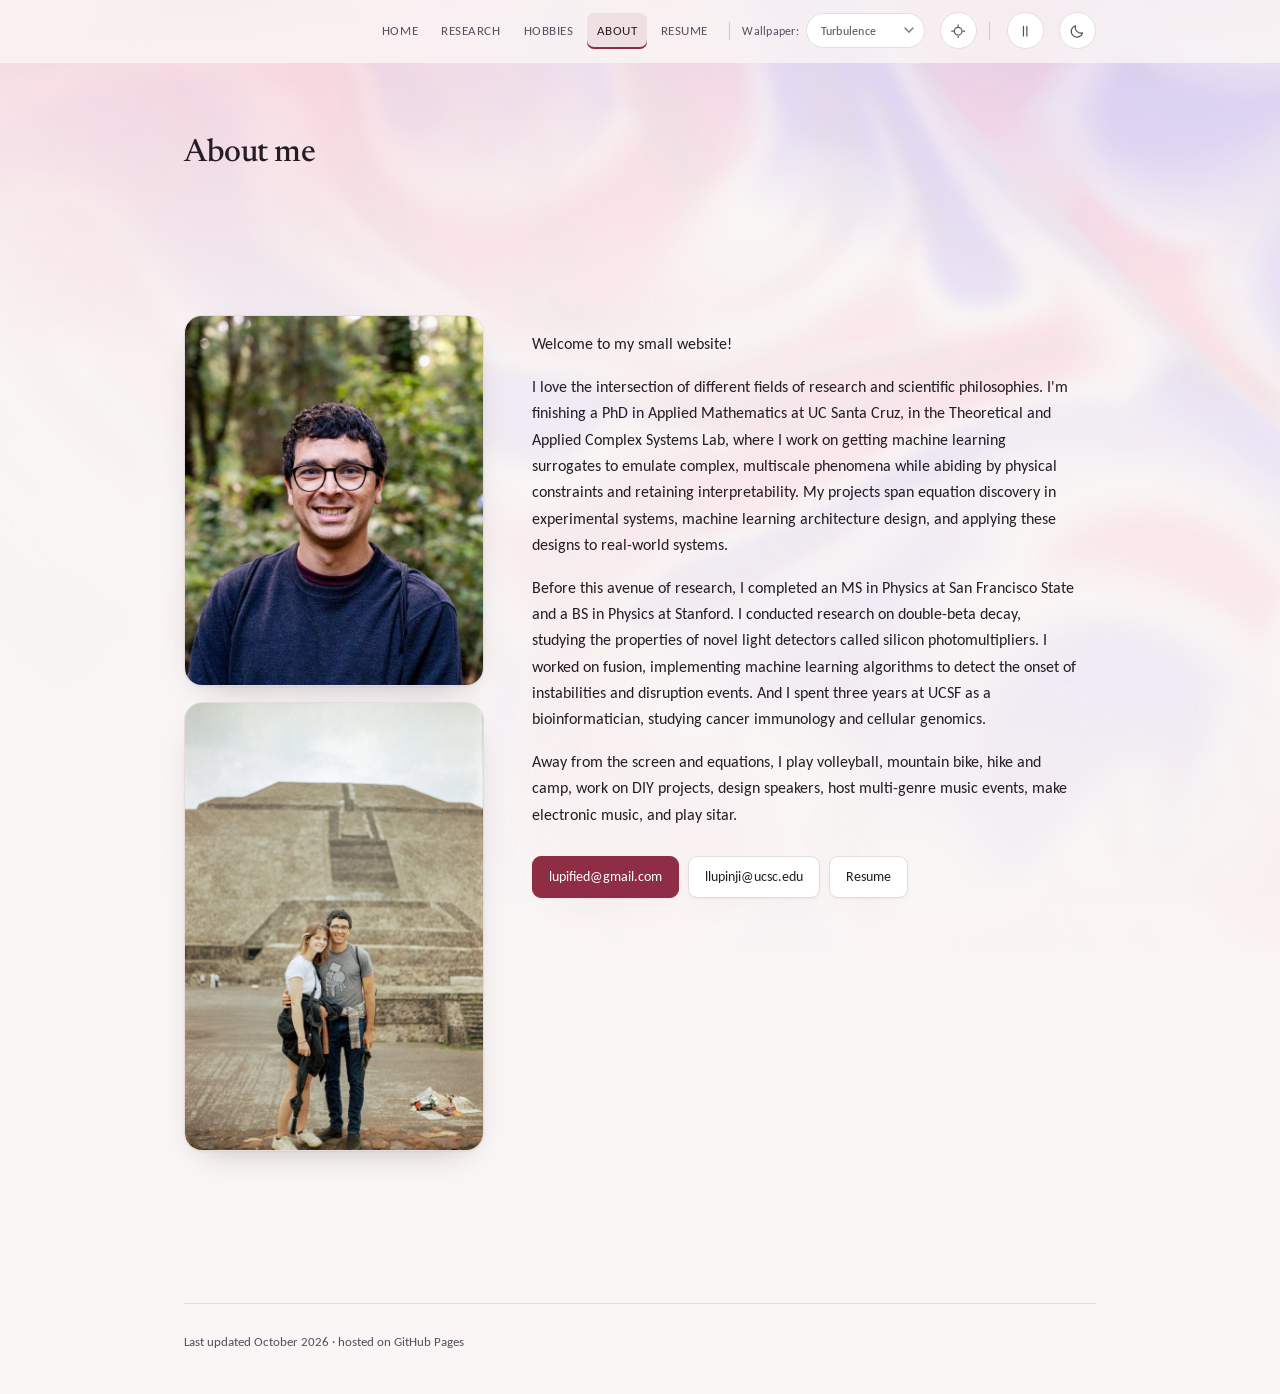
==== about.html @ 954a7a95 "Shorter labels: 'Wallpaper' for the background picker, 'Hobbies' for projects 'Wallpaper:' replaces " ====
<!DOCTYPE html>
<html lang="en" data-theme="dark">
<head>
<meta charset="UTF-8">
<meta name="viewport" content="width=device-width, initial-scale=1">
<title>Lupin - About</title>
<meta name="description" content="About Leonard (Lenny) Lupin-Jimenez, a machine learning researcher and Applied Mathematics PhD candidate at UC Santa Cruz: physics-constrained surrogates for complex multiscale systems, by way of double-beta decay, fusion, and cancer immunology.">

<link rel="canonical" href="https://lupify.github.io/about.html">

<!-- Link previews (Slack, LinkedIn, iMessage) and machine identity resolution. -->
<meta property="og:type" content="website">
<meta property="og:site_name" content="Leonard (Lenny) Lupin-Jimenez">
<meta property="og:title" content="About — Leonard (Lenny) Lupin-Jimenez">
<meta property="og:description" content="About Leonard (Lenny) Lupin-Jimenez, a machine learning researcher and Applied Mathematics PhD candidate at UC Santa Cruz: physics-constrained surrogates for complex multiscale systems, by way of double-beta decay, fusion, and cancer immunology.">
<meta property="og:url" content="https://lupify.github.io/about.html">
<meta property="og:locale" content="en_US">
<meta property="og:image" content="https://lupify.github.io/img/leonard-lupin-jimenez.jpg">
<meta property="og:image:width" content="640">
<meta property="og:image:height" content="792">
<meta property="og:image:alt" content="Leonard (Lenny) Lupin-Jimenez">
<meta name="twitter:card" content="summary">
<meta name="twitter:image" content="https://lupify.github.io/img/leonard-lupin-jimenez.jpg">
<meta name="twitter:title" content="About — Leonard (Lenny) Lupin-Jimenez">
<meta name="twitter:description" content="About Leonard (Lenny) Lupin-Jimenez, a machine learning researcher and Applied Mathematics PhD candidate at UC Santa Cruz: physics-constrained surrogates for complex multiscale systems, by way of double-beta decay, fusion, and cancer immunology.">

<meta name="color-scheme" content="dark light">

<!-- Set the theme before first paint: stored choice > system preference > dark. -->
<script>
  (function () {
    try {
      var stored = localStorage.getItem('theme');
      if (stored === 'light' || stored === 'dark') {
        document.documentElement.dataset.theme = stored;
        return;
      }
      var mq = window.matchMedia('(prefers-color-scheme: light)');
      document.documentElement.dataset.theme = mq.matches ? 'light' : 'dark';
    } catch (e) {
      document.documentElement.dataset.theme = 'dark';
    }
  })();

  // Animation preference: on, unless the system asks for reduced motion or
  // this visitor has turned it off before.  Set before first paint so the
  // background never starts and then stops.  Note that 'off' means paused,
  // not disabled -- the play button still starts it for anyone who wants it,
  // and an explicit choice outranks the system hint.
  (function () {
    var v = 'on';
    try {
      if (window.matchMedia('(prefers-reduced-motion: reduce)').matches) v = 'off';
      var stored = localStorage.getItem('anim');
      if (stored === 'on' || stored === 'off') v = stored;
    } catch (e) {}
    document.documentElement.dataset.anim = v;
  })();

  // Background focus: blurred unless this visitor has sharpened it before.
  // Set before first paint too, so the field is never laid down one way and
  // then swapped to the other.
  (function () {
    var v = 'on';
    try {
      var stored = localStorage.getItem('bgBlur');
      if (stored === 'on' || stored === 'off') v = stored;
    } catch (e) {}
    document.documentElement.dataset.bgBlur = v;
  })();
</script>

<!-- Analytics: GoatCounter, no cookies and no consent banner needed.  Counts
     the first pageview itself; site.js counts the soft navigations after it. -->
<script data-goatcounter="https://lupify.goatcounter.com/count"
        async src="//gc.zgo.at/count.js"></script>

<link rel="preconnect" href="https://fonts.googleapis.com">
<link rel="preconnect" href="https://fonts.gstatic.com" crossorigin>
<link href="https://fonts.googleapis.com/css2?family=Newsreader:ital,opsz,wght@0,6..72,400;0,6..72,500;0,6..72,600;1,6..72,400&family=Carlito:ital,wght@0,400;0,700;1,400;1,700&display=swap" rel="stylesheet">
<link rel="stylesheet" href="styles.css?v=54">
</head>
<body>

<canvas id="field" aria-hidden="true"></canvas>

<a class="skip" href="#main">Skip to content</a>

<div class="topbar" id="topbar">
  <div class="wrap topbar__inner">
    <nav class="nav" aria-label="Sections">
      <a href="index.html">Home</a>
      <a href="research.html">Research</a>
      <a href="projects.html">Hobbies</a>
      <a href="about.html">About</a>
      <a href="resume.html">Resume</a>
    </nav>
    <span class="bar" aria-hidden="true"></span>
    <label class="simpick">
      <span class="simpick__label">Wallpaper:</span>
      <select id="sim-select">
        <option value="random">Random</option>
        <option value="turbulence">Turbulence</option>
        <option value="shallow">Shallow water</option>
        <option value="convection">Convection</option>
        <option value="life">Conway's Life</option>
      </select>
    </label>
    <button class="toggle" id="blur-toggle" type="button" aria-label="Sharpen background simulation">
      <svg class="i-sharp" viewBox="0 0 24 24" fill="none" stroke="currentColor" stroke-width="1.7" stroke-linecap="round" aria-hidden="true">
        <circle cx="12" cy="12" r="5.6"/><path d="M12 2.6v2.2M12 19.2v2.2M2.6 12h2.2M19.2 12h2.2"/>
      </svg>
      <svg class="i-blur" viewBox="0 0 24 24" fill="none" stroke="currentColor" stroke-width="1.7" stroke-linecap="round" aria-hidden="true">
        <circle cx="12" cy="12" r="5.6" stroke-dasharray="2.2 2.7"/><circle cx="12" cy="12" r="9.1" stroke-dasharray="1.6 3.3"/>
      </svg>
    </button>
    <span class="bar" aria-hidden="true"></span>
    <button class="toggle" id="motion-toggle" type="button" aria-label="Pause background animation">
      <svg class="i-pause" viewBox="0 0 24 24" fill="none" stroke="currentColor" stroke-width="1.8" stroke-linecap="round" aria-hidden="true">
        <path d="M9.5 5v14M14.5 5v14"/>
      </svg>
      <svg class="i-play" viewBox="0 0 24 24" fill="currentColor" aria-hidden="true">
        <path d="M8 5.2v13.6a.6.6 0 0 0 .92.5l10.5-6.8a.6.6 0 0 0 0-1l-10.5-6.8A.6.6 0 0 0 8 5.2z"/>
      </svg>
    </button>
    <button class="toggle" id="theme-toggle" type="button" aria-label="Switch color theme">
      <svg class="i-sun" viewBox="0 0 24 24" fill="none" stroke="currentColor" stroke-width="1.7" stroke-linecap="round" aria-hidden="true">
        <circle cx="12" cy="12" r="4"/><path d="M12 2v2M12 20v2M2 12h2M20 12h2M4.9 4.9l1.4 1.4M17.7 17.7l1.4 1.4M19.1 4.9l-1.4 1.4M6.3 17.7l-1.4 1.4"/>
      </svg>
      <svg class="i-moon" viewBox="0 0 24 24" fill="none" stroke="currentColor" stroke-width="1.7" stroke-linecap="round" stroke-linejoin="round" aria-hidden="true">
        <path d="M20 14.5A8.5 8.5 0 0 1 9.5 4a8.5 8.5 0 1 0 10.5 10.5z"/>
      </svg>
    </button>
  </div>
</div>

<main id="main">

<header class="hero">
  <div class="wrap">
    <h1>About me</h1>
  </div>
</header>

<section class="section" id="about">
  <div class="wrap">
    <div class="about reveal">
      <!-- Each removes itself rather than showing a broken-image icon if the
           file is missing; the text column then takes the width back. -->
      <div class="about__stack">
        <img class="about__portrait" src="img/leonard-lupin-jimenez.jpg"
             alt="Leonard (Lenny) Lupin-Jimenez, smiling, in a redwood forest."
             width="640" height="792" decoding="async"
             onerror="this.remove()">
        <img class="about__portrait" src="img/leonard-lupin-jimenez-mexico.jpg"
             alt="Leonard (Lenny) Lupin-Jimenez, standing with another person in front of a large stepped pyramid in Mexico."
             width="640" height="960" loading="lazy" decoding="async"
             onerror="this.remove()">
      </div>
      <div class="about__body">
        <p>Welcome to my small website!</p>

        <p>I love the intersection of different fields of research and scientific
           philosophies. I'm finishing a PhD in Applied Mathematics at UC Santa Cruz,
           in the Theoretical and Applied Complex Systems Lab, where I work on getting
           machine learning surrogates to emulate complex, multiscale phenomena while
           abiding by physical constraints and retaining interpretability. My projects
           span equation discovery in experimental systems, machine learning
           architecture design, and applying these designs to real-world systems.</p>

        <p>Before this avenue of research, I completed an MS in Physics at San Francisco
           State and a BS in Physics at Stanford. I conducted research on double-beta
           decay, studying the properties of novel light detectors called silicon
           photomultipliers. I worked on fusion, implementing machine learning algorithms
           to detect the onset of instabilities and disruption events. And I spent three
           years at UCSF as a bioinformatician, studying cancer immunology and cellular
           genomics.</p>

        <p>Away from the screen and equations, I play volleyball, mountain bike, hike and camp, work on
           DIY projects, design speakers, host multi-genre music events, make electronic
           music, and play sitar.</p>

        <p class="links" style="margin-top:1.75rem">
          <a class="btn btn--primary" href="mailto:lupified@gmail.com" title="Copy email address" draggable="false">lupified@gmail.com</a>
          <a class="btn" href="mailto:llupinji@ucsc.edu" title="Copy email address" draggable="false">llupinji@ucsc.edu</a>
          <a class="btn" href="resume.html">Resume</a>
        </p>
      </div>
    </div>
  </div>
</section>

<div class="wrap">
  <footer>
    <span>Last updated <time datetime="2026-10-28">October 2026</time> &middot; hosted on GitHub Pages</span>
  </footer>
</div>

</main>

<script src="site.js?v=46" defer></script>
<script src="background.js?v=41" defer></script>
</body>
</html>
---- styles.css ----
/* ---------- tokens ---------- */
:root {
  --bg:          #faf6f5;
  --bg-veil:     rgba(250, 246, 245, .78);
  --surface:     #ffffff;
  --surface-2:   #f4eeed;
  --line:        #e6dcdb;
  --line-strong: #d6c8c8;
  --text:        #241d26;
  /* Darkened from #6d6274, which sat at 5.36:1 on the page white -- barely over
     AA and leaving no room for anything behind it. At 7.44:1 the glow below can
     be brighter than before and still leave muted text more legible than it was. */
  --muted:       #574d5e;
  --accent:      #8f2d45;
  --accent-2:    #5c3d8f;
  --accent-wash: rgba(143, 45, 69, .09);
  /* A near-white page loses luminance fast under a dark tint, so the light glow
     is a light, highly saturated one: it shifts hue rather than brightness and
     carries 1.7x the colour of the old maroon at better contrast. Each gradient
     ends on its own hue at zero alpha -- fading to `transparent` interpolates
     through transparent black and dirties the ramp. */
  --glow-a:      rgba(240, 138, 168, .30);
  --glow-a0:     rgba(240, 138, 168, 0);
  --glow-b:      rgba(171, 142, 232, .30);
  --glow-b0:     rgba(171, 142, 232, 0);
  --grain:       .022;
  --shadow:      0 1px 2px rgba(36,29,38,.05), 0 14px 34px -20px rgba(36,29,38,.35);

  --font-sans: "Carlito", "Calibri", ui-sans-serif, system-ui, -apple-system, "Segoe UI", Roboto, sans-serif;
  --font-serif: "Newsreader", ui-serif, Georgia, "Times New Roman", serif;
  --measure: 68ch;
  --pad: clamp(1.1rem, 5vw, 2.5rem);
}

:root[data-theme="dark"] {
  --bg:          #17141b;
  --bg-veil:     rgba(23, 20, 27, .72);
  --surface:     #201c28;
  --surface-2:   #272131;
  --line:        #342d40;
  --line-strong: #453c54;
  --text:        #ece6f0;
  --muted:       #a89eb5;
  --accent:      #d4697f;
  --accent-2:    #ab8ede;
  --accent-wash: rgba(212, 105, 127, .12);
  --glow-a:      rgba(143, 45, 69, .38);
  --glow-a0:     rgba(143, 45, 69, 0);
  --glow-b:      rgba(92, 61, 143, .30);
  --glow-b0:     rgba(92, 61, 143, 0);
  --grain:       .035;
  --shadow:      0 1px 2px rgba(0,0,0,.3), 0 18px 40px -22px rgba(0,0,0,.8);
}

@media (prefers-color-scheme: light) {
  :root:not([data-theme="dark"]):not([data-theme="light"]) { color-scheme: light; }
}

/* ---------- background field ---------- */
#field {
  position: fixed; inset: 0;
  /* Starts invisible; background.js animates the opacity itself, frame by
     frame. It deliberately does not use a CSS transition: the reduced-motion
     block below forces every transition to 0.01ms, which turned the cross-fade
     into an instant cut for anyone with that setting. */
  opacity: 0;
  width: 100%; height: 100%;
  z-index: -2;
  pointer-events: none;
  /* The blur radius is set from JS, in units of one simulation cell. Blurring
     shrinks the painted area inward from the edges, so the canvas is inset
     slightly beyond the viewport to keep the edges covered. */
  margin: -4vmax;
  width: calc(100% + 8vmax);
  height: calc(100% + 8vmax);
}

/* ---------- base ---------- */
*, *::before, *::after { box-sizing: border-box; }

@media (prefers-reduced-motion: reduce) {
  *, *::before, *::after { animation-duration: .01ms !important; transition-duration: .01ms !important; }
  /* Except the theme cross-fade. That rule exists to stop movement, and a
     colour fade is not movement -- it is the opposite of the hard flash it
     replaces. Without this carve-out the blanket !important above cuts the
     theme change back to an instant switch for anyone with the setting on,
     which is the same trap that once broke the canvas fade. */
  html[data-theme-shift],
  html[data-theme-shift] *,
  html[data-theme-shift] *::before,
  html[data-theme-shift] *::after { transition-duration: .9s !important; }
}

body {
  margin: 0;
  background: var(--bg);
  color: var(--text);
  font-family: var(--font-sans);
  font-size: 1rem;
  line-height: 1.65;
  -webkit-font-smoothing: antialiased;
  overflow-x: hidden;
}

a { color: var(--accent); text-underline-offset: 3px; text-decoration-thickness: 1px; }
a:hover { color: var(--text); }
:focus-visible { outline: 2px solid var(--accent-2); outline-offset: 3px; border-radius: 3px; }

h1, h2, h3 { font-family: var(--font-serif); font-weight: 500; line-height: 1.15; margin: 0; letter-spacing: -.015em; }

.wrap { width: min(100%, 62rem); margin-inline: auto; padding-inline: var(--pad); }

/* Publication titles, author lists and DOIs contain long unbroken runs; without
   this they push the page sideways on a phone. */
.lead, .desc, .excerpt, .entry__org, .paper__title, .paper__authors, .card p {
  overflow-wrap: break-word;
}

.skip {
  position: absolute; left: -9999px; top: 0;
  background: var(--surface); color: var(--text);
  padding: .6rem 1rem; border-radius: 8px; z-index: 100;
}
.skip:focus { left: 1rem; top: 1rem; }

.visually-hidden {
  position: absolute; width: 1px; height: 1px;
  margin: -1px; padding: 0; overflow: hidden;
  clip: rect(0 0 0 0); clip-path: inset(50%); white-space: nowrap;
}

/* ---------- top bar ---------- */
.topbar {
  position: sticky; top: 0; z-index: 20;
  background: var(--bg-veil);
  backdrop-filter: blur(12px);
  border-bottom: 1px solid transparent;
  transition: border-color .3s ease;
}
.topbar[data-stuck="true"] { border-bottom-color: var(--line); }
.topbar__inner {
  display: flex; align-items: center; justify-content: flex-end;
  flex-wrap: wrap; gap: .45rem .6rem;
  padding-block: .5rem;
  min-height: 3.85rem;
}

.nav { display: flex; gap: .25rem; }
.nav a {
  color: var(--muted); text-decoration: none;
  font-size: .84rem; letter-spacing: .04em; text-transform: uppercase;
  padding: .45rem .6rem; border-radius: 7px;
  transition: color .18s ease, background-color .18s ease;
}
.nav a:hover { color: var(--text); background: var(--accent-wash); }
.nav a[aria-current="page"] {
  color: var(--text);
  background: var(--accent-wash);
  box-shadow: inset 0 -2px 0 var(--accent);
}

/* A hairline between groups in the toolbar: the pages, the background control,
   and the two round buttons. */
.bar {
  width: 1px; height: 1.15rem; flex: none;
  background: var(--line-strong);
  margin-inline: .15rem;
}

/* Simulation picker.  Sized and coloured like the round toggles beside it so
   the toolbar reads as one group. */
.simpick { display: inline-flex; align-items: center; gap: .45rem; }
.simpick__label {
  font-size: .78rem; letter-spacing: .02em; color: var(--muted); white-space: nowrap;
}
.simpick select {
  appearance: none; -webkit-appearance: none;
  font: inherit; font-size: .78rem; letter-spacing: .02em;
  color: var(--muted);
  background-color: var(--surface);
  background-image: url("data:image/svg+xml,%3Csvg xmlns='http://www.w3.org/2000/svg' width='10' height='7' viewBox='0 0 10 7'%3E%3Cpath d='M1 1l4 4 4-4' fill='none' stroke='%238a8090' stroke-width='1.6' stroke-linecap='round'/%3E%3C/svg%3E");
  background-repeat: no-repeat;
  background-position: right .62rem center;
  border: 1px solid var(--line); border-radius: 999px;
  padding: .38rem 1.75rem .38rem .85rem;
  cursor: pointer;
  transition: color .18s ease, border-color .18s ease;
}
.simpick select:hover { color: var(--text); border-color: var(--line-strong); }
.simpick select option { color: var(--text); background: var(--surface); }
@media (max-width: 620px) {
  .simpick select { font-size: .74rem; padding: .34rem 1.5rem .34rem .7rem; }
  .simpick__label { font-size: .72rem; }
  .nav a { padding: .4rem .45rem; }
  /* the toolbar wraps at this width, which puts the dividers in the wrong
     places, so they go rather than mislead */
  .bar { display: none; }
}

.toggle {
  display: grid; place-items: center;
  width: 2.3rem; height: 2.3rem; flex: none; margin-left: .35rem;
  border: 1px solid var(--line); border-radius: 999px;
  background: var(--surface); color: var(--muted);
  cursor: pointer;
  transition: color .18s ease, border-color .18s ease, transform .18s ease;
}
.toggle:hover { color: var(--accent); border-color: var(--line-strong); transform: rotate(-12deg); }
.toggle svg { width: 1.02rem; height: 1.02rem; }
:root[data-anim="on"]  .toggle .i-pause { display: block; }
:root[data-anim="on"]  .toggle .i-play  { display: none; }
:root[data-anim="off"] .toggle .i-pause { display: none; }
:root[data-anim="off"] .toggle .i-play  { display: block; }
#motion-toggle:hover { transform: none; }

:root[data-theme="dark"] .toggle .i-sun { display: block; }
:root[data-theme="dark"] .toggle .i-moon { display: none; }
:root[data-theme="light"] .toggle .i-sun { display: none; }
:root[data-theme="light"] .toggle .i-moon { display: block; }

:root[data-bg-blur="on"]  .toggle .i-sharp { display: block; }
:root[data-bg-blur="on"]  .toggle .i-blur  { display: none; }
:root[data-bg-blur="off"] .toggle .i-sharp { display: none; }
:root[data-bg-blur="off"] .toggle .i-blur  { display: block; }

/* Sharp mode has to turn off two things, not one. The CSS blur filter is the
   obvious one; the other is the browser smoothing the canvas as it magnifies
   it, and that is the bigger of the two. The backing store is the simulation
   grid itself -- 344x208 for turbulence, 47x28 for Life -- stretched across
   the viewport, so it is being blown up 6x to 44x. Left on auto the upscale
   is interpolated, which is a blur the filter toggle never touched. */
:root[data-bg-blur="off"] #field {
  image-rendering: crisp-edges;   /* older Firefox */
  image-rendering: pixelated;     /* wins wherever it is supported */
}

/* ---------- hero ---------- */
.hero { position: relative; padding-block: clamp(2.5rem, 8vw, 4.5rem) clamp(2.5rem, 7vw, 4.5rem); }

/* The glow belongs to the page, not to the hero: anchored to a box whose height
   changes from page to page it landed differently on each, and its lower edge
   could cut off mid-fade. This is one band across the top of the document,
   identical everywhere. */
body::before {
  content: "";
  position: absolute; inset: 0 0 auto 0;
  height: clamp(26rem, 62vh, 46rem);
  background:
    radial-gradient(58rem 34rem at 14% -4%, var(--glow-a), var(--glow-a0) 70%),
    radial-gradient(50rem 30rem at 86% -10%, var(--glow-b), var(--glow-b0) 72%);
  pointer-events: none; z-index: -1;
}

/* A wide, smooth alpha ramp cannot be represented in 8-bit colour, so it steps
   into visible rings -- the banding across the top of the page. Faint
   monochrome noise over the top dithers those steps away. It is far too weak to
   read as texture; it is what makes the gradient look continuous. */
body::after {
  content: "";
  position: fixed; inset: 0;
  background-image: url("data:image/svg+xml,%3Csvg xmlns='http://www.w3.org/2000/svg' width='140' height='140'%3E%3Cfilter id='n'%3E%3CfeTurbulence type='fractalNoise' baseFrequency='.85' numOctaves='2' stitchTiles='stitch'/%3E%3CfeColorMatrix type='saturate' values='0'/%3E%3C/filter%3E%3Crect width='140' height='140' filter='url(%23n)'/%3E%3C/svg%3E");
  opacity: var(--grain);
  pointer-events: none; z-index: -1;
}
.lead { font-size: clamp(1.04rem, 2.2vw, 1.16rem); max-width: var(--measure); margin: 0 0 1.1rem; }
.lead--muted { color: var(--muted); }
.lead strong { font-weight: 700; color: var(--text); box-shadow: inset 0 -.42em 0 var(--accent-wash); }

.chips { display: flex; flex-wrap: wrap; gap: .5rem; margin-top: 2rem; }
.chip {
  font-size: .8rem; color: var(--muted);
  border: 1px solid var(--line); border-radius: 999px;
  padding: .3rem .8rem; background: var(--surface);
}
.chip b { font-weight: 700; color: var(--text); }

.links { display: flex; flex-wrap: wrap; gap: .55rem; margin-top: 1.6rem; }
.btn {
  display: inline-flex; align-items: center; gap: .45rem;
  font-size: .88rem; text-decoration: none;
  padding: .52rem 1rem; border-radius: 9px;
  border: 1px solid var(--line); background: var(--surface); color: var(--text);
  box-shadow: var(--shadow);
  transition: border-color .18s ease, transform .18s ease, color .18s ease;
}
.btn:hover { color: var(--accent); border-color: var(--accent); transform: translateY(-1px); }
.btn--primary { background: var(--accent); border-color: var(--accent); color: #fff; }
.btn--primary:hover { color: #fff; filter: brightness(1.08); }
:root[data-theme="dark"] .btn--primary { color: #1b1016; }
:root[data-theme="dark"] .btn--primary:hover { color: #1b1016; }
.btn svg { width: .95rem; height: .95rem; flex: none; }

/* ---------- sections ---------- */
section { scroll-margin-top: 5rem; }
.section { padding-block: clamp(2.75rem, 7vw, 4.5rem); }
.section__head { display: flex; align-items: baseline; gap: 1rem; margin-bottom: 2.5rem; }
.section__head h2 { font-size: clamp(1.55rem, 4vw, 2.1rem); white-space: nowrap; }
.section__head .rule { flex: 1; height: 1px; background: linear-gradient(90deg, var(--line-strong), transparent); }
.section__head .count { font-size: .8rem; color: var(--muted); letter-spacing: .08em; }

/* ---------- research timeline ---------- */
.entries { display: flex; flex-direction: column; gap: 2.5rem; }
.entry { display: grid; grid-template-columns: 9.5rem 1fr; gap: 1.75rem; }
.entry__rail { position: relative; padding-top: .28rem; }
.entry__years { font-size: .82rem; color: var(--accent-2); letter-spacing: .04em; font-variant-numeric: tabular-nums; }
.entry__place { display: block; font-size: .8rem; color: var(--muted); margin-top: .15rem; }
.entry__body { position: relative; padding-left: 1.75rem; border-left: 1px solid var(--line); }
.entry__body::before {
  content: ""; position: absolute; left: -4.5px; top: .62rem;
  width: 8px; height: 8px; border-radius: 999px;
  background: var(--accent); box-shadow: 0 0 0 4px var(--bg);
}
.entry h3 { font-size: 1.3rem; margin-bottom: .3rem; }
.entry__org { font-size: .89rem; color: var(--muted); margin: 0 0 .8rem; }
.entry__org b { font-weight: 700; color: var(--text); }
.entry p.desc { margin: 0; max-width: var(--measure); }

.papers { list-style: none; margin: 1.1rem 0 0; padding: 0; display: flex; flex-direction: column; gap: .55rem; }
.paper {
  display: block; text-decoration: none; color: inherit;
  border: 1px solid var(--line); border-left: 2px solid var(--line-strong);
  border-radius: 4px 10px 10px 4px;
  background: var(--surface);
  padding: .75rem .95rem;
  transition: border-color .18s ease, background-color .18s ease, transform .18s ease;
}
.paper:hover { border-left-color: var(--accent); background: var(--surface-2); transform: translateX(2px); }
.paper__title { font-family: var(--font-serif); font-size: 1.02rem; line-height: 1.35; display: block; }
.paper:hover .paper__title { color: var(--accent); }
.paper__authors { display: block; font-size: .82rem; color: var(--muted); margin-top: .3rem; }
.paper__authors b { color: var(--text); font-weight: 700; }
.paper__meta { display: flex; flex-wrap: wrap; align-items: center; gap: .45rem; margin-top: .5rem; }
.tag {
  font-size: .71rem; letter-spacing: .05em; text-transform: uppercase;
  color: var(--muted); border: 1px solid var(--line); border-radius: 5px; padding: .12rem .45rem;
}
.tag--venue { color: var(--accent-2); border-color: currentColor; opacity: .9; }

@media (max-width: 760px) {
  .entry { grid-template-columns: 1fr; gap: .7rem; }
  .entry__rail { padding-top: 0; }
  .entry__place { display: inline; margin-left: .5rem; }
  .entry__body { padding-left: 1.1rem; }
}

/* ---------- contact ---------- */
.contact {
  border: 1px solid var(--line); border-radius: 16px;
  background: var(--surface);
  padding: clamp(1.5rem, 5vw, 2.5rem);
  display: flex; flex-wrap: wrap; align-items: center; justify-content: space-between; gap: 1.5rem;
}
.contact h2 { font-size: 1.6rem; margin-bottom: .4rem; }
.contact p { margin: 0; color: var(--muted); max-width: 38ch; }

footer {
  border-top: 1px solid var(--line);
  margin-top: clamp(3rem, 8vw, 5rem);
  padding-block: 1.75rem 2.5rem;
  font-size: .82rem; color: var(--muted);
  display: flex; flex-wrap: wrap; gap: .75rem;
}

/* ---------- reveal ---------- */
.reveal { opacity: 0; transform: translateY(14px); transition: opacity .6s ease, transform .6s ease; }
.reveal.is-in { opacity: 1; transform: none; }
@media (prefers-reduced-motion: reduce) { .reveal { opacity: 1; transform: none; } }

/* ---------- selected work cards ---------- */
.cards { display: grid; gap: 1rem; grid-template-columns: repeat(auto-fit, minmax(15rem, 1fr)); }
.card {
  position: relative; overflow: hidden;
  border: 1px solid var(--line); border-radius: 14px;
  background: var(--surface); padding: 1.4rem;
  display: flex; flex-direction: column; gap: .5rem;
  transition: border-color .2s ease, transform .2s ease, box-shadow .2s ease;
}
.card::after {
  content: ""; position: absolute; inset: 0 0 auto 0; height: 2px;
  background: linear-gradient(90deg, var(--accent), var(--accent-2));
  opacity: 0; transition: opacity .2s ease;
}
.card:hover { transform: translateY(-3px); border-color: var(--line-strong); box-shadow: var(--shadow); }
.card:hover::after { opacity: 1; }
.card__meta { margin: 0; font-size: .78rem; letter-spacing: .05em; text-transform: uppercase; color: var(--accent-2); }
.card h3 { font-size: 1.12rem; line-height: 1.25; }
.card p.excerpt { margin: 0; font-size: .93rem; color: var(--muted); }
.card__foot { margin-top: auto; padding-top: .7rem; display: flex; flex-wrap: wrap; gap: .4rem; }
.card__foot a {
  font-size: .78rem; text-decoration: none; color: var(--muted);
  border: 1px solid var(--line); border-radius: 6px; padding: .2rem .55rem;
  transition: color .18s ease, border-color .18s ease;
}
.card__foot a:hover { color: var(--accent); border-color: var(--accent); }

.section__head a.count { text-decoration: none; white-space: nowrap; }
.section__head a.count:hover { color: var(--accent); }

.pagelink { display: inline-flex; align-items: center; gap: .4rem; margin-top: 1.75rem; font-size: .92rem; }


.card__tags { margin: .25rem 0 0; display: flex; flex-wrap: wrap; gap: .35rem; }

/* ---------- embedded CV ---------- */
.pdf {
  display: block; width: 100%;
  height: min(82vh, 1180px);
  border: 1px solid var(--line); border-radius: 12px;
  background: var(--surface);
}
.pdf__fallback {
  display: flex; flex-direction: column; align-items: center; justify-content: center;
  gap: 1rem; height: 100%; padding: 2rem; text-align: center; color: var(--muted);
}
@media (max-width: 620px) { .pdf { height: 70vh; } }

/* ---- Availability -------------------------------------------------------
   The one line a recruiter is scanning for, set apart from the prose without
   shouting at everyone else who reads the page. */
.avail {
  margin-top: 1.4rem;
  padding: .9rem 1.15rem;
  max-width: var(--measure);
  border-left: 2px solid var(--accent);
  border-radius: 0 12px 12px 0;
  background: var(--surface);
  font-size: .95rem;
}
.avail b { font-weight: 700; }

/* ---- About page ---------------------------------------------------------
   Portrait beside the text on wide screens, stacked above it on narrow ones. */
.about {
  display: grid;
  grid-template-columns: minmax(0, 300px) minmax(0, 1fr);
  gap: clamp(1.5rem, 4vw, 3rem);
  align-items: start;
}
.about__portrait {
  display: block; width: 100%; height: auto;
  border-radius: 18px;
  border: 1px solid var(--line);
  box-shadow: var(--shadow);
  background: var(--surface);
}
.about__body p { max-width: var(--measure); }
.about__body p + p { margin-top: 1rem; }
@media (max-width: 760px) {
  .about { grid-template-columns: 1fr; }
  .about__portrait { max-width: 280px; margin-inline: auto; }
}

/* Two portraits stacked in the About page's image column. */
.about__stack { display: flex; flex-direction: column; gap: 1rem; }
@media (max-width: 760px) {
  .about__stack { max-width: 280px; margin-inline: auto; }
}

/* ---------- theme cross-fade ----------
   Armed by site.js only while a theme change is in flight, so it costs
   nothing at any other moment. Opacity is deliberately absent: the canvas
   drives its own, and background.js eases the palette itself over the same
   second, so the field crosses with the page rather than snapping. */
html[data-theme-shift],
html[data-theme-shift] *,
html[data-theme-shift] *::before,
html[data-theme-shift] *::after {
  transition: background-color .9s ease, color .9s ease,
              border-color .9s ease, fill .9s ease,
              stroke .9s ease, box-shadow .9s ease;
}

/* ---------- projects: card on the left, media on the right ---------- */
.projects { display: flex; flex-direction: column; gap: 1.25rem; }
.project {
  display: grid; gap: 1rem; align-items: start;
  grid-template-columns: minmax(0, 1fr) minmax(0, 1fr);
}
.project__media {
  margin: 0; overflow: hidden;
  border: 1px solid var(--line); border-radius: 14px;
  background: var(--surface);
}
.project__media img { display: block; width: 100%; height: auto; }
/* Portrait footage is shown at its own width rather than stretched across the
   column, which would both upscale it and make the row very tall. */
.project__media--tall { justify-self: center; width: min(100%, 320px); }
@media (max-width: 760px) {
  .project { grid-template-columns: minmax(0, 1fr); }
}
/* More than one image for a project: stacked in the media column. */
.project__stack { display: flex; flex-direction: column; gap: 1rem; min-width: 0; }

/* ---------- publication list (research page) ---------- */
.publist { list-style: none; margin: 0; padding: 0; display: flex; flex-direction: column; gap: .7rem; }
.publist li { max-width: var(--measure); line-height: 1.45; color: var(--muted); }
.publist a { color: var(--text); text-decoration: underline; text-decoration-color: var(--line-strong); }
.publist a:hover { color: var(--accent); text-decoration-color: currentColor; }
.publist__venue { font-style: italic; }
/* Page heading with a link sitting on the same line. */
.titlerow { display: flex; flex-wrap: wrap; align-items: center; gap: .75rem 1.25rem; }
/* In-page jump links under a page heading. */
.jumplinks { display: flex; flex-wrap: wrap; gap: .4rem 1.4rem; margin-top: 1.1rem; font-size: .92rem; }
.jumplinks a { color: var(--muted); text-decoration: none; }
.jumplinks a::before { content: "\2193\00a0"; color: var(--accent); }
.jumplinks a:hover { color: var(--accent); }

/* ---------- "copied to clipboard" notice ---------- */
.toast {
  position: fixed; left: 50%; bottom: 1.5rem; z-index: 50;
  transform: translate(-50%, .5rem);
  padding: .65rem 1.05rem; border-radius: 999px;
  background: var(--surface); color: var(--text);
  border: 1px solid var(--line-strong); box-shadow: var(--shadow);
  font-size: .9rem; white-space: nowrap; max-width: calc(100vw - 2rem);
  opacity: 0; pointer-events: none;
  transition: opacity .2s ease, transform .2s ease;
}
.toast.is-shown { opacity: 1; transform: translate(-50%, 0); }
.btn.is-copied { border-color: var(--accent); color: var(--accent); }
/* Email buttons: the address can be selected by dragging across it, like
   ordinary text, instead of the drag picking up the link. */
a[href^="mailto:"] { user-select: text; -webkit-user-select: text; -webkit-user-drag: none; cursor: copy; }
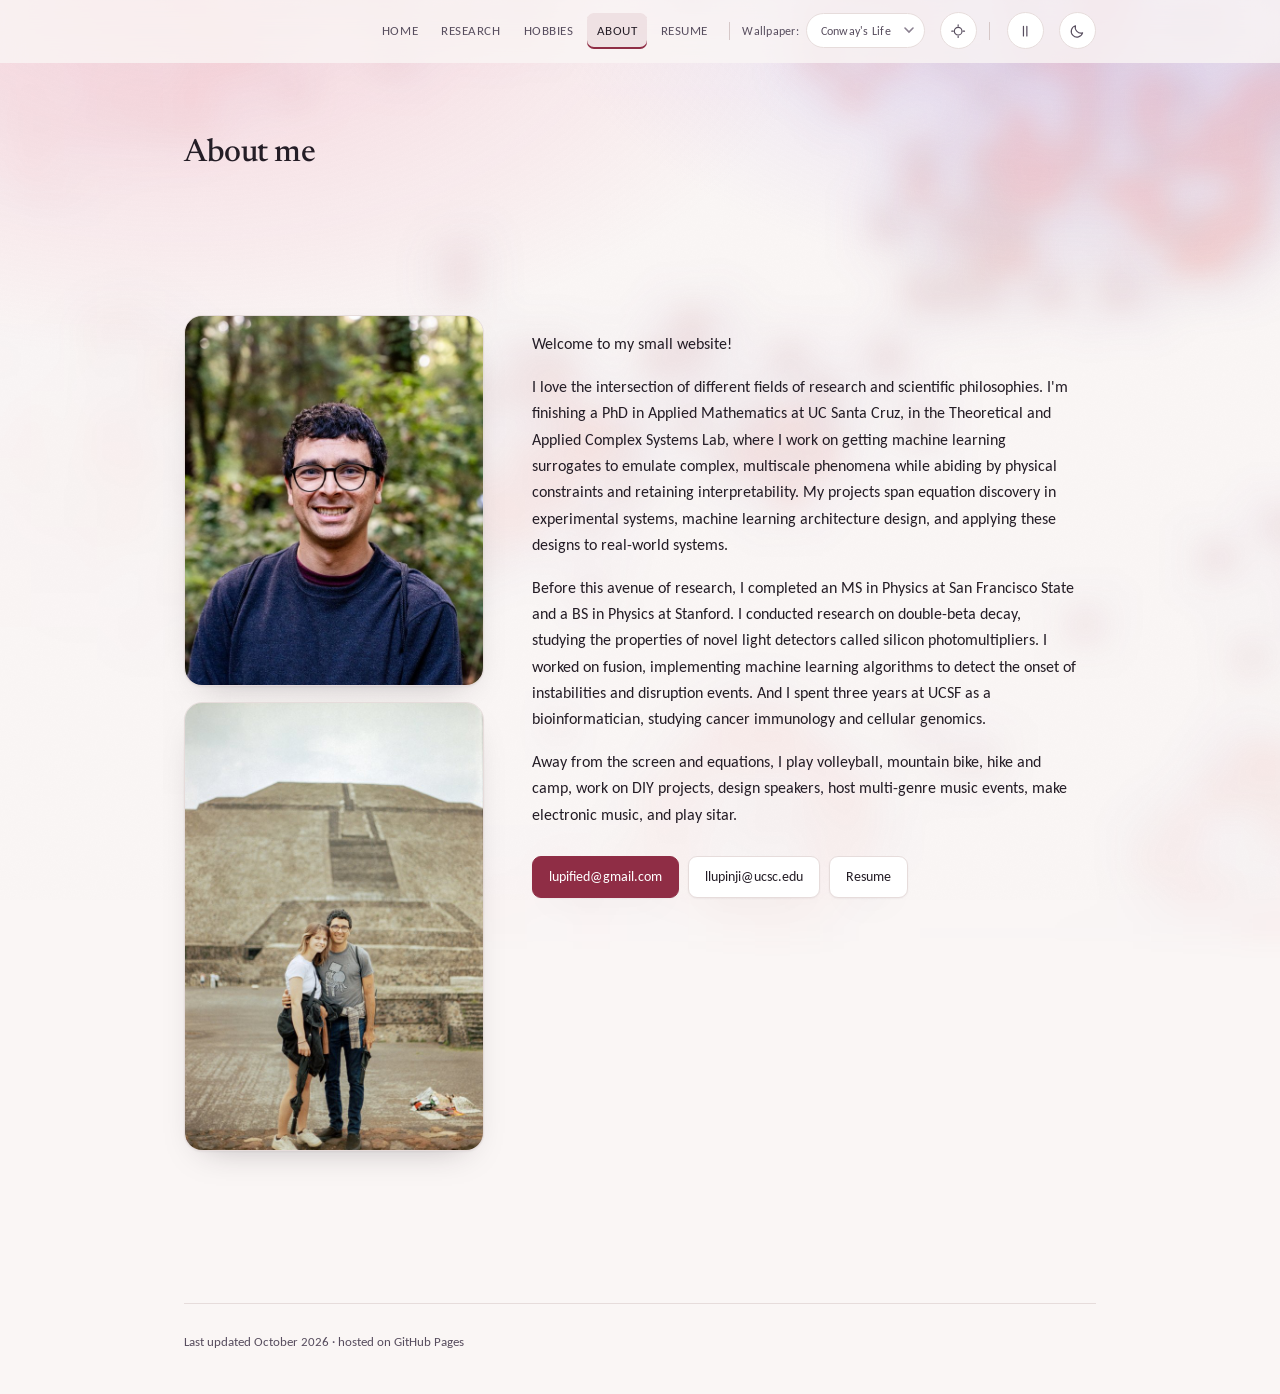
==== commit b1e989cb: "Resume: '(more here)' after Publications, linking to the full list Points at research.html#publicati" ====
--- a/about.html
+++ b/about.html
@@ -78,7 +78,7 @@
 <link rel="preconnect" href="https://fonts.googleapis.com">
 <link rel="preconnect" href="https://fonts.gstatic.com" crossorigin>
 <link href="https://fonts.googleapis.com/css2?family=Newsreader:ital,opsz,wght@0,6..72,400;0,6..72,500;0,6..72,600;1,6..72,400&family=Carlito:ital,wght@0,400;0,700;1,400;1,700&display=swap" rel="stylesheet">
-<link rel="stylesheet" href="styles.css?v=54">
+<link rel="stylesheet" href="styles.css?v=55">
 </head>
 <body>
 
--- a/styles.css
+++ b/styles.css
@@ -521,3 +521,6 @@
 /* Email buttons: the address can be selected by dragging across it, like
    ordinary text, instead of the drag picking up the link. */
 a[href^="mailto:"] { user-select: text; -webkit-user-select: text; -webkit-user-drag: none; cursor: copy; }
+/* A small link sitting after a section heading, e.g. "Publications (more here)". */
+.h2more { font-family: var(--font-sans); font-size: .55em; font-weight: 400; letter-spacing: 0; margin-left: .35em; color: var(--muted); }
+.h2more:hover { color: var(--accent); }
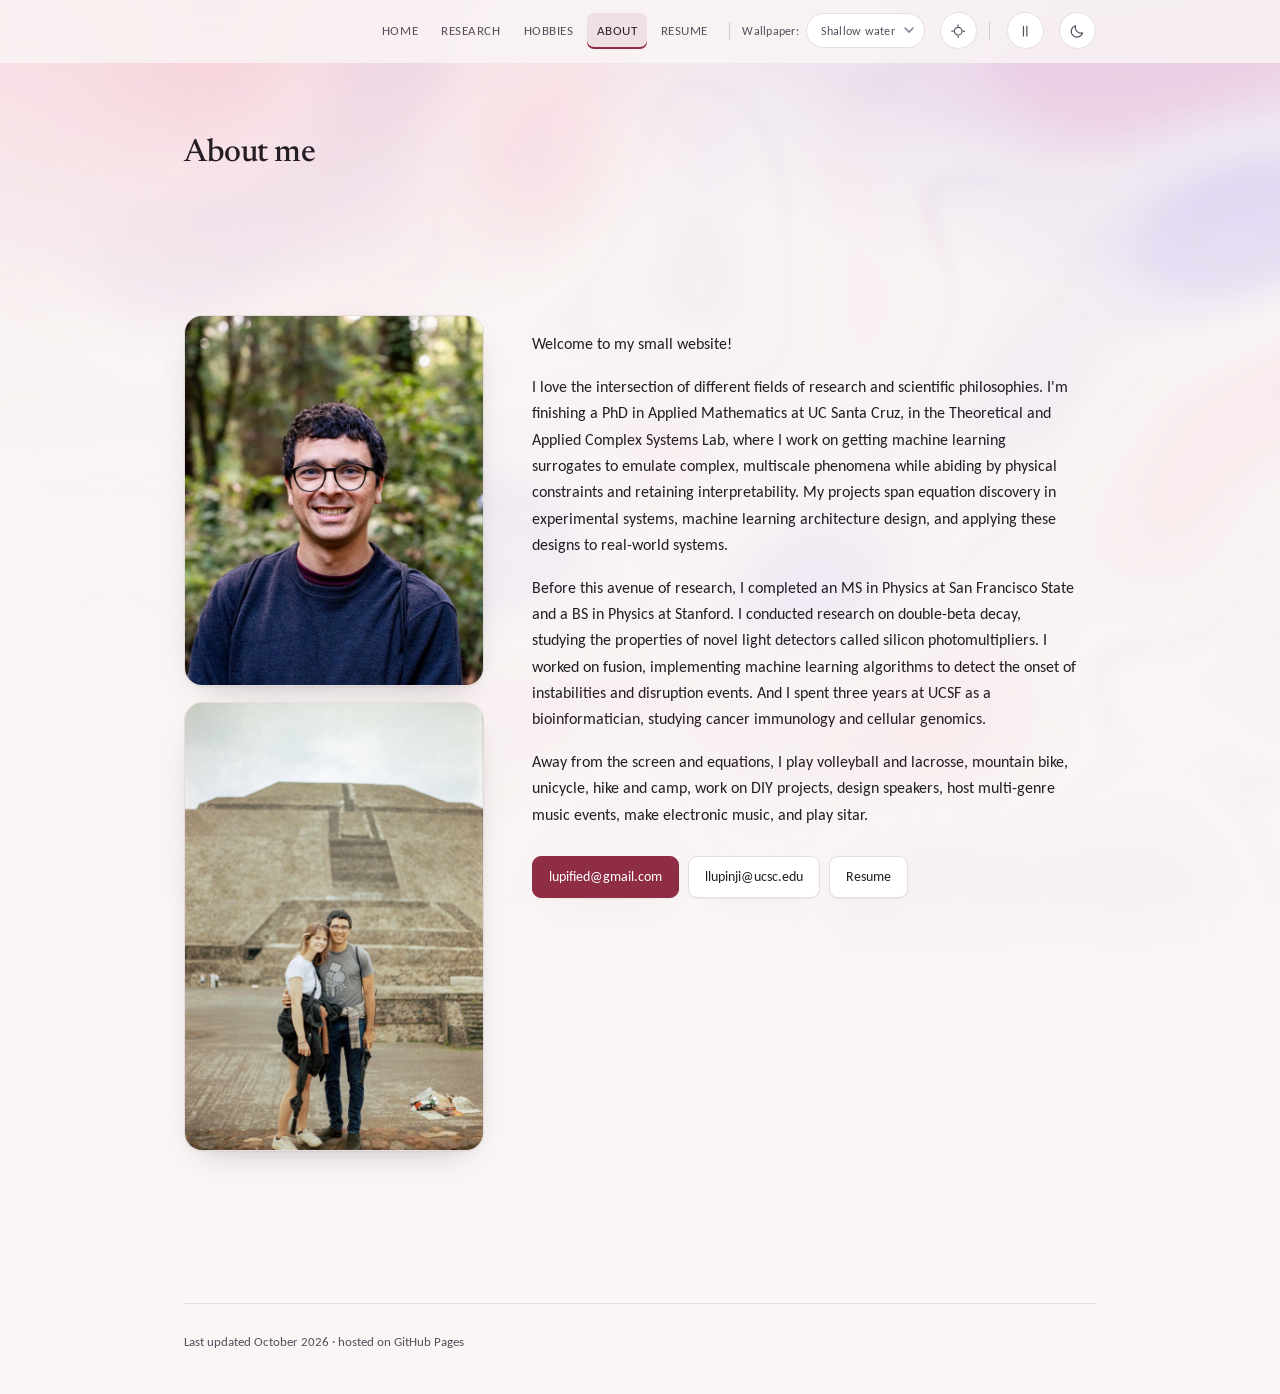
==== commit a1227cdc: "Interests: mountain biking, unicycling, volleyball and lacrosse everywhere About's hobbies sentence " ====
--- a/about.html
+++ b/about.html
@@ -176,9 +176,9 @@
            years at UCSF as a bioinformatician, studying cancer immunology and cellular
            genomics.</p>
 
-        <p>Away from the screen and equations, I play volleyball, mountain bike, hike and camp, work on
-           DIY projects, design speakers, host multi-genre music events, make electronic
-           music, and play sitar.</p>
+        <p>Away from the screen and equations, I play volleyball and lacrosse, mountain bike,
+           unicycle, hike and camp, work on DIY projects, design speakers, host multi-genre
+           music events, make electronic music, and play sitar.</p>
 
         <p class="links" style="margin-top:1.75rem">
           <a class="btn btn--primary" href="mailto:lupified@gmail.com" title="Copy email address" draggable="false">lupified@gmail.com</a>
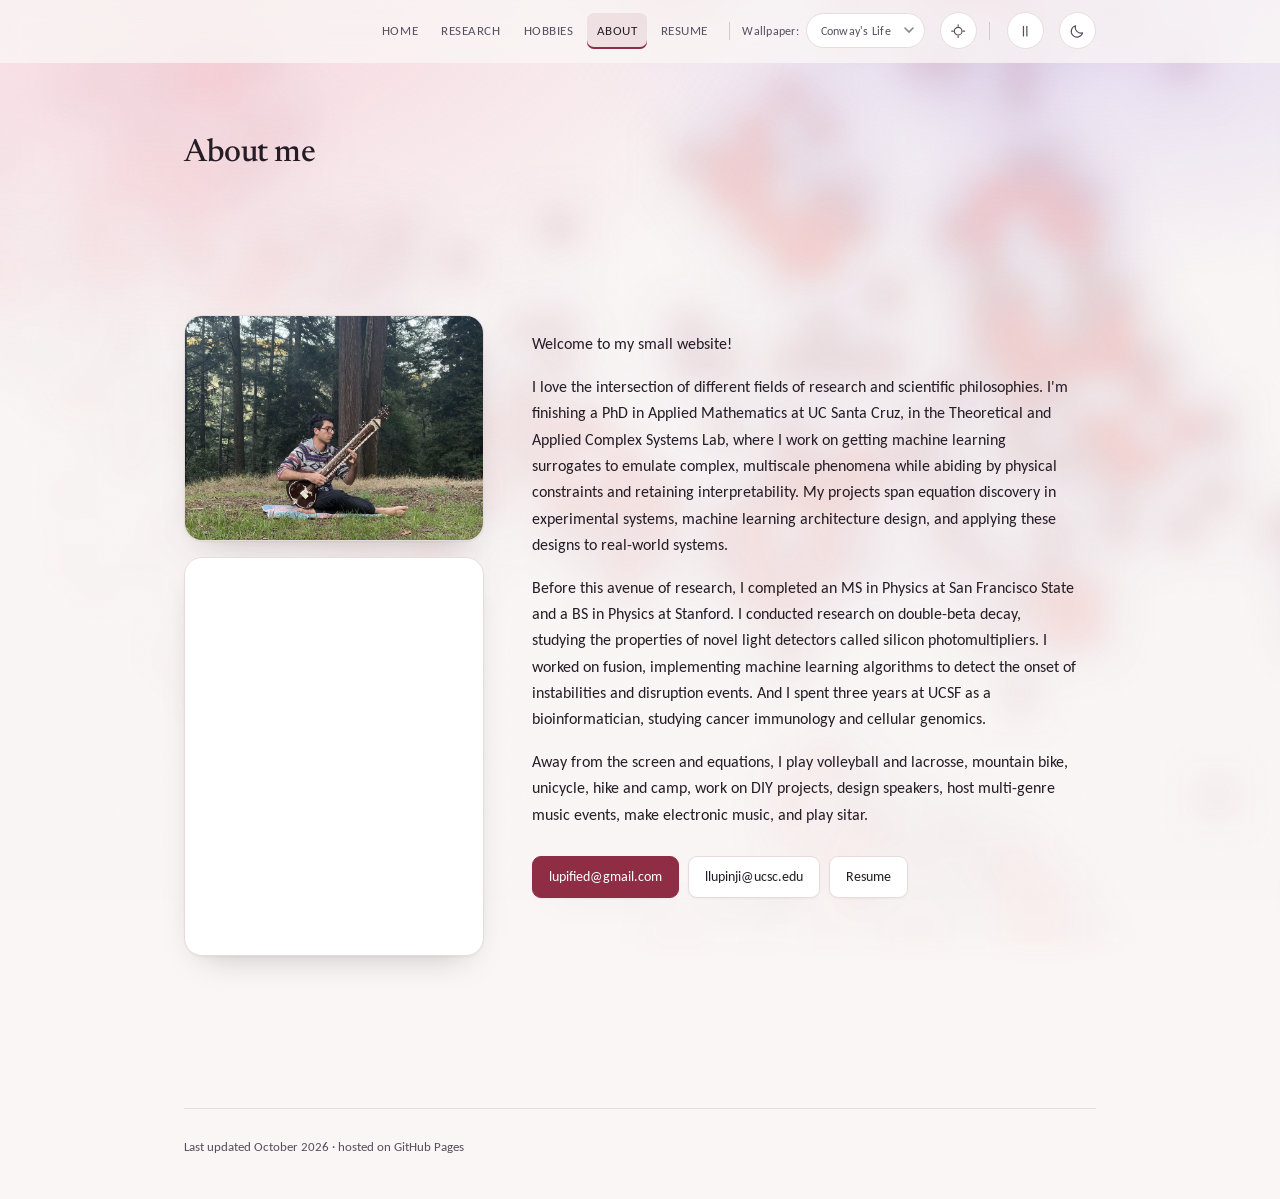
==== commit bc621930: "Brighter background contrast; new About photos; drop old portrait images and image meta" ====
--- a/about.html
+++ b/about.html
@@ -15,12 +15,7 @@
 <meta property="og:description" content="About Leonard (Lenny) Lupin-Jimenez, a machine learning researcher and Applied Mathematics PhD candidate at UC Santa Cruz: physics-constrained surrogates for complex multiscale systems, by way of double-beta decay, fusion, and cancer immunology.">
 <meta property="og:url" content="https://lupify.github.io/about.html">
 <meta property="og:locale" content="en_US">
-<meta property="og:image" content="https://lupify.github.io/img/leonard-lupin-jimenez.jpg">
-<meta property="og:image:width" content="640">
-<meta property="og:image:height" content="792">
-<meta property="og:image:alt" content="Leonard (Lenny) Lupin-Jimenez">
 <meta name="twitter:card" content="summary">
-<meta name="twitter:image" content="https://lupify.github.io/img/leonard-lupin-jimenez.jpg">
 <meta name="twitter:title" content="About — Leonard (Lenny) Lupin-Jimenez">
 <meta name="twitter:description" content="About Leonard (Lenny) Lupin-Jimenez, a machine learning researcher and Applied Mathematics PhD candidate at UC Santa Cruz: physics-constrained surrogates for complex multiscale systems, by way of double-beta decay, fusion, and cancer immunology.">
 
@@ -148,13 +143,13 @@
       <!-- Each removes itself rather than showing a broken-image icon if the
            file is missing; the text column then takes the width back. -->
       <div class="about__stack">
-        <img class="about__portrait" src="img/leonard-lupin-jimenez.jpg"
-             alt="Leonard (Lenny) Lupin-Jimenez, smiling, in a redwood forest."
-             width="640" height="792" decoding="async"
+        <img class="about__portrait" src="img/sitar-tree.webp"
+             alt="Leonard (Lenny) Lupin-Jimenez playing sitar on a blanket in a redwood forest."
+             width="960" height="720" decoding="async"
              onerror="this.remove()">
-        <img class="about__portrait" src="img/leonard-lupin-jimenez-mexico.jpg"
-             alt="Leonard (Lenny) Lupin-Jimenez, standing with another person in front of a large stepped pyramid in Mexico."
-             width="640" height="960" loading="lazy" decoding="async"
+        <img class="about__portrait" src="img/bean.webp"
+             alt="Leonard (Lenny) Lupin-Jimenez and a friend taking a selfie in a mirrored sculpture."
+             width="720" height="960" loading="lazy" decoding="async"
              onerror="this.remove()">
       </div>
       <div class="about__body">
@@ -199,6 +194,6 @@
 </main>
 
 <script src="site.js?v=46" defer></script>
-<script src="background.js?v=41" defer></script>
+<script src="background.js?v=42" defer></script>
 </body>
 </html>
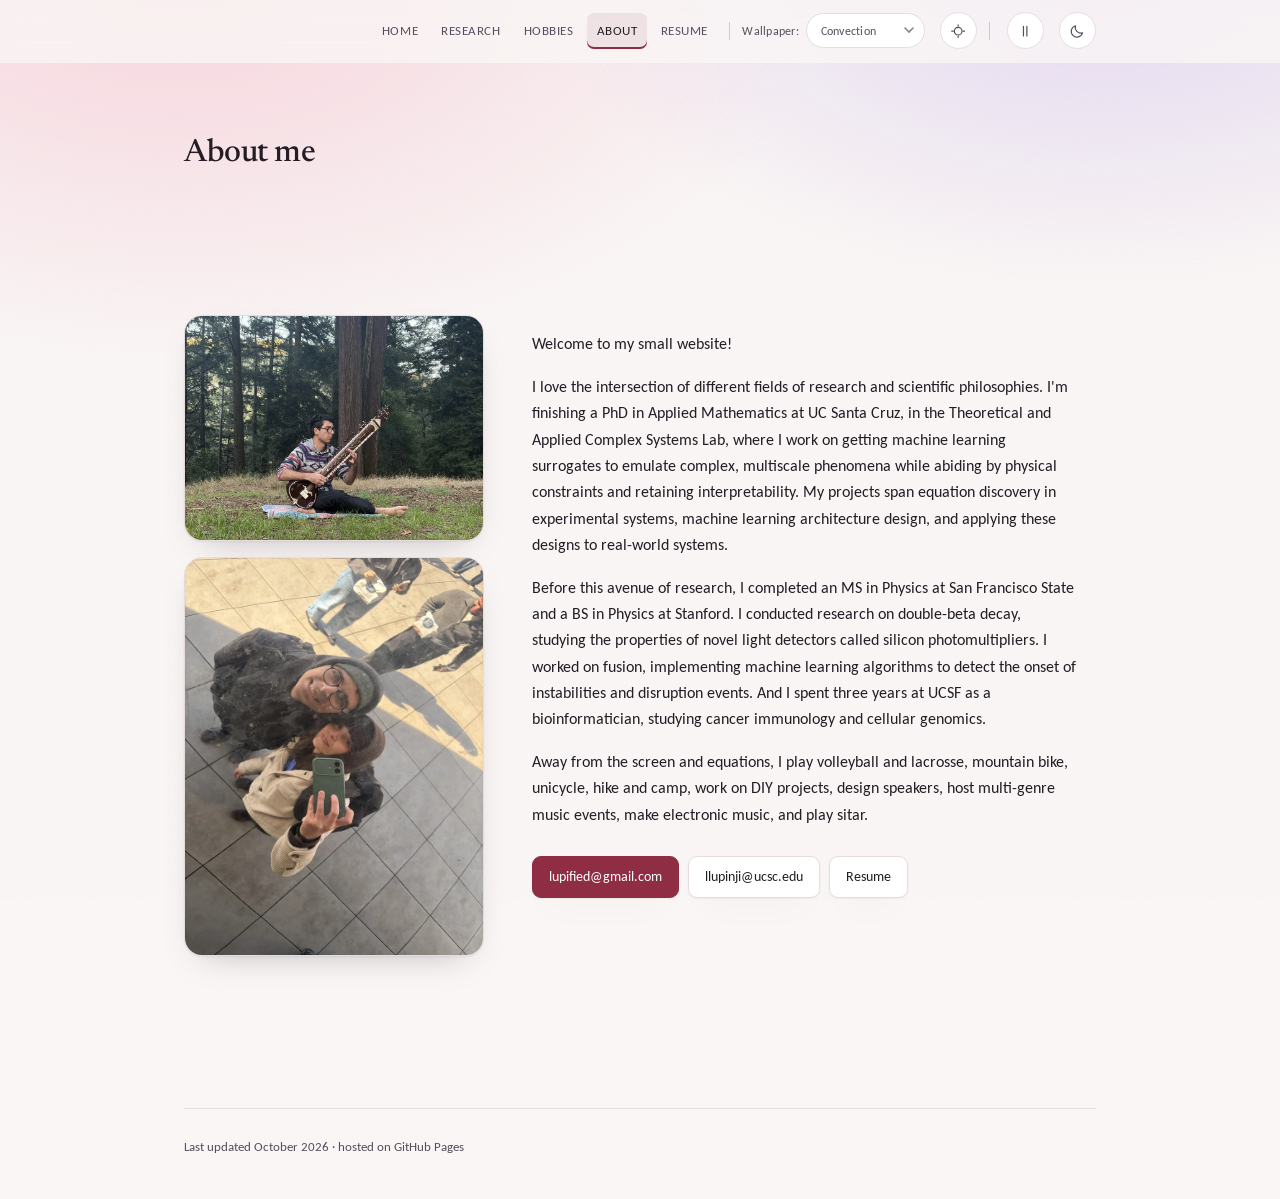
==== commit 82b74ee5: "Theme fade: interpolate registered colour tokens on :root so text and background move together (Safa" ====
--- a/about.html
+++ b/about.html
@@ -73,7 +73,7 @@
 <link rel="preconnect" href="https://fonts.googleapis.com">
 <link rel="preconnect" href="https://fonts.gstatic.com" crossorigin>
 <link href="https://fonts.googleapis.com/css2?family=Newsreader:ital,opsz,wght@0,6..72,400;0,6..72,500;0,6..72,600;1,6..72,400&family=Carlito:ital,wght@0,400;0,700;1,400;1,700&display=swap" rel="stylesheet">
-<link rel="stylesheet" href="styles.css?v=55">
+<link rel="stylesheet" href="styles.css?v=56">
 </head>
 <body>
 
--- a/styles.css
+++ b/styles.css
@@ -1,4 +1,25 @@
 /* ---------- tokens ---------- */
+/* Registered so the theme change can interpolate them once, on :root, and
+   every element that reads them follows in the same frame. See the
+   theme-shift rule further down. */
+@property --bg { syntax: '<color>'; inherits: true; initial-value: #faf6f5; }
+@property --bg-veil { syntax: '<color>'; inherits: true; initial-value: rgba(250,246,245,.78); }
+@property --surface { syntax: '<color>'; inherits: true; initial-value: #fff; }
+@property --surface-2 { syntax: '<color>'; inherits: true; initial-value: #f4eeed; }
+@property --line { syntax: '<color>'; inherits: true; initial-value: #e6dcdb; }
+@property --line-strong { syntax: '<color>'; inherits: true; initial-value: #d6c8c8; }
+@property --text { syntax: '<color>'; inherits: true; initial-value: #241d26; }
+@property --muted { syntax: '<color>'; inherits: true; initial-value: #574d5e; }
+@property --accent { syntax: '<color>'; inherits: true; initial-value: #8f2d45; }
+@property --accent-2 { syntax: '<color>'; inherits: true; initial-value: #5c3d8f; }
+@property --accent-wash { syntax: '<color>'; inherits: true; initial-value: rgba(143,45,69,.09); }
+@property --on-accent { syntax: '<color>'; inherits: true; initial-value: #fff; }
+@property --glow-a { syntax: '<color>'; inherits: true; initial-value: rgba(240,138,168,.30); }
+@property --glow-a0 { syntax: '<color>'; inherits: true; initial-value: rgba(240,138,168,0); }
+@property --glow-b { syntax: '<color>'; inherits: true; initial-value: rgba(171,142,232,.30); }
+@property --glow-b0 { syntax: '<color>'; inherits: true; initial-value: rgba(171,142,232,0); }
+@property --grain { syntax: '<number>'; inherits: true; initial-value: .022; }
+
 :root {
   --bg:          #faf6f5;
   --bg-veil:     rgba(250, 246, 245, .78);
@@ -14,6 +35,7 @@
   --accent:      #8f2d45;
   --accent-2:    #5c3d8f;
   --accent-wash: rgba(143, 45, 69, .09);
+  --on-accent:   #ffffff;
   /* A near-white page loses luminance fast under a dark tint, so the light glow
      is a light, highly saturated one: it shifts hue rather than brightness and
      carries 1.7x the colour of the old maroon at better contrast. Each gradient
@@ -44,6 +66,7 @@
   --accent:      #d4697f;
   --accent-2:    #ab8ede;
   --accent-wash: rgba(212, 105, 127, .12);
+  --on-accent:   #1b1016;
   --glow-a:      rgba(143, 45, 69, .38);
   --glow-a0:     rgba(143, 45, 69, 0);
   --glow-b:      rgba(92, 61, 143, .30);
@@ -85,10 +108,7 @@
      replaces. Without this carve-out the blanket !important above cuts the
      theme change back to an instant switch for anyone with the setting on,
      which is the same trap that once broke the canvas fade. */
-  html[data-theme-shift],
-  html[data-theme-shift] *,
-  html[data-theme-shift] *::before,
-  html[data-theme-shift] *::after { transition-duration: .9s !important; }
+  html[data-theme-shift] { transition-duration: .9s !important; }
 }
 
 body {
@@ -284,10 +304,8 @@
   transition: border-color .18s ease, transform .18s ease, color .18s ease;
 }
 .btn:hover { color: var(--accent); border-color: var(--accent); transform: translateY(-1px); }
-.btn--primary { background: var(--accent); border-color: var(--accent); color: #fff; }
-.btn--primary:hover { color: #fff; filter: brightness(1.08); }
-:root[data-theme="dark"] .btn--primary { color: #1b1016; }
-:root[data-theme="dark"] .btn--primary:hover { color: #1b1016; }
+.btn--primary { background: var(--accent); border-color: var(--accent); color: var(--on-accent); }
+.btn--primary:hover { color: var(--on-accent); filter: brightness(1.08); }
 .btn svg { width: .95rem; height: .95rem; flex: none; }
 
 /* ---------- sections ---------- */
@@ -461,14 +479,25 @@
    nothing at any other moment. Opacity is deliberately absent: the canvas
    drives its own, and background.js eases the palette itself over the same
    second, so the field crosses with the page rather than snapping. */
-html[data-theme-shift],
+/* The theme cross-fade interpolates the colour tokens themselves, once, on
+   the root; every element reads them through var() and so moves in lockstep.
+   The old approach -- a colour transition on every element -- staggered in
+   Safari, which starts a child's inherited-colour transition only after its
+   parent's has begun, so deeply nested text arrived visibly after the
+   background. Element transitions are switched off for the duration so none
+   of them chase the moving tokens either. Browsers without @property swap
+   the tokens in one step, all together. */
+html[data-theme-shift] {
+  transition: --bg .9s ease, --bg-veil .9s ease, --surface .9s ease,
+              --surface-2 .9s ease, --line .9s ease, --line-strong .9s ease,
+              --text .9s ease, --muted .9s ease, --accent .9s ease,
+              --accent-2 .9s ease, --accent-wash .9s ease, --on-accent .9s ease,
+              --glow-a .9s ease, --glow-a0 .9s ease, --glow-b .9s ease,
+              --glow-b0 .9s ease, --grain .9s ease !important;
+}
 html[data-theme-shift] *,
 html[data-theme-shift] *::before,
-html[data-theme-shift] *::after {
-  transition: background-color .9s ease, color .9s ease,
-              border-color .9s ease, fill .9s ease,
-              stroke .9s ease, box-shadow .9s ease;
-}
+html[data-theme-shift] *::after { transition: none !important; }
 
 /* ---------- projects: card on the left, media on the right ---------- */
 .projects { display: flex; flex-direction: column; gap: 1.25rem; }
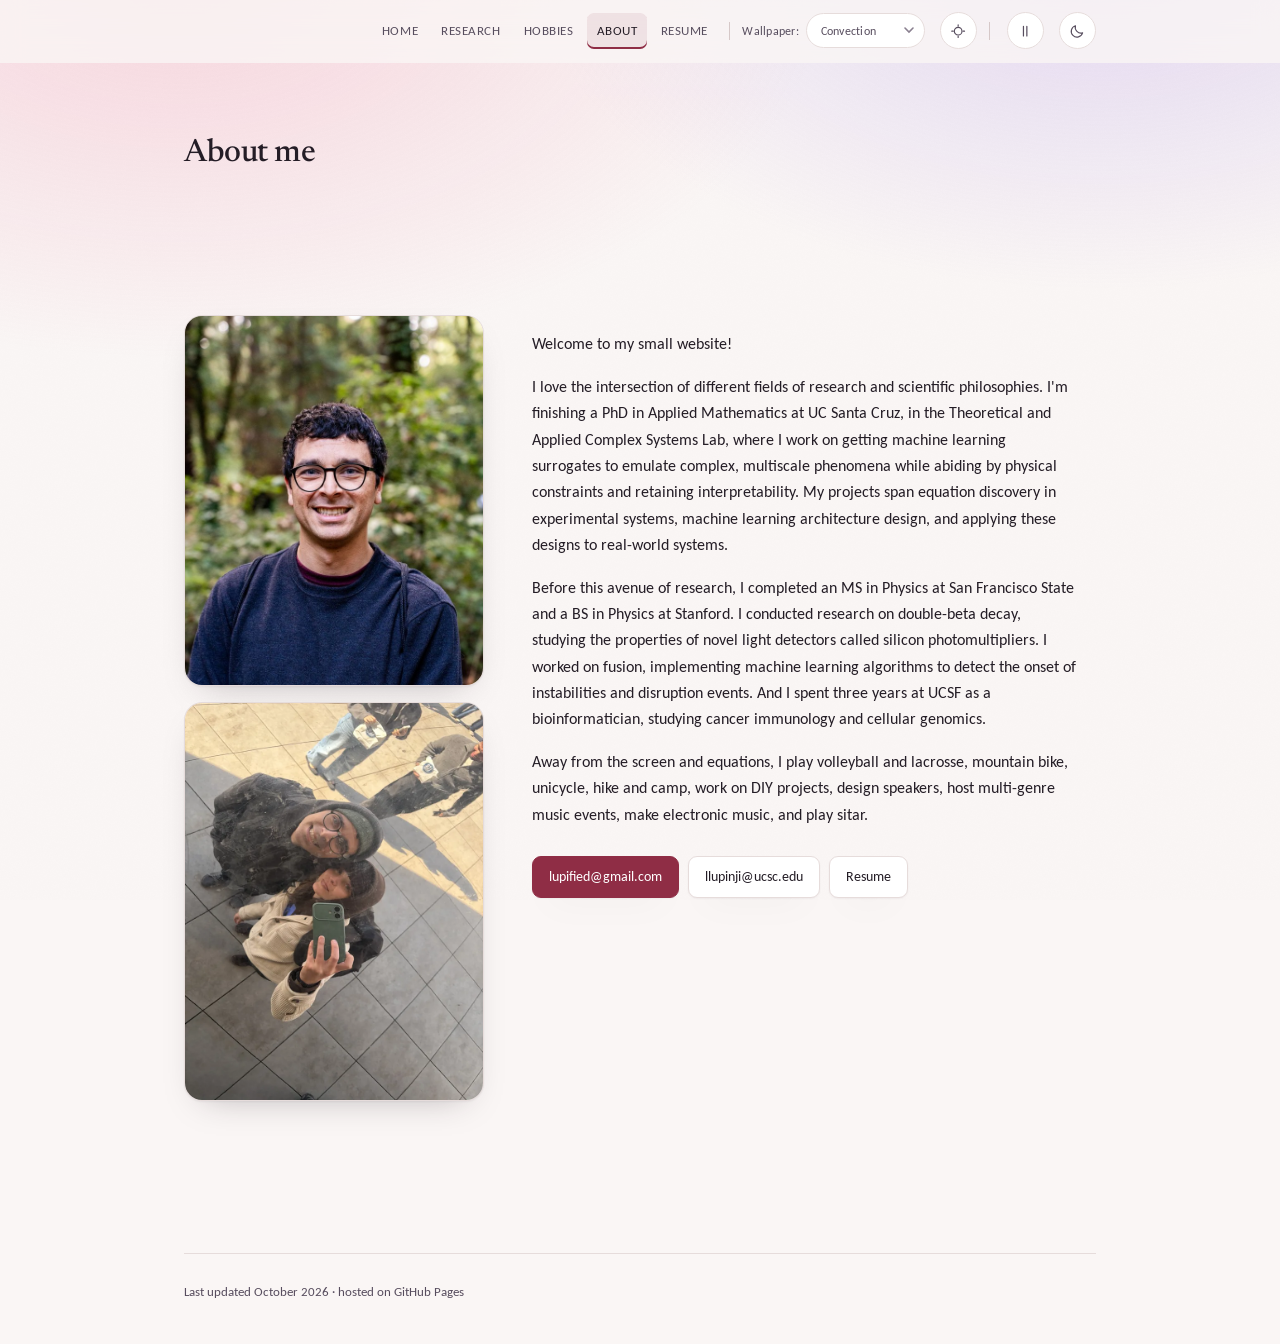
==== commit 11a17bc6: "Hobbies: forest sitar photo; About: headshot back with bean photo; restore link-preview image" ====
--- a/about.html
+++ b/about.html
@@ -15,7 +15,12 @@
 <meta property="og:description" content="About Leonard (Lenny) Lupin-Jimenez, a machine learning researcher and Applied Mathematics PhD candidate at UC Santa Cruz: physics-constrained surrogates for complex multiscale systems, by way of double-beta decay, fusion, and cancer immunology.">
 <meta property="og:url" content="https://lupify.github.io/about.html">
 <meta property="og:locale" content="en_US">
+<meta property="og:image" content="https://lupify.github.io/img/leonard-lupin-jimenez.jpg">
+<meta property="og:image:width" content="640">
+<meta property="og:image:height" content="792">
+<meta property="og:image:alt" content="Leonard (Lenny) Lupin-Jimenez">
 <meta name="twitter:card" content="summary">
+<meta name="twitter:image" content="https://lupify.github.io/img/leonard-lupin-jimenez.jpg">
 <meta name="twitter:title" content="About — Leonard (Lenny) Lupin-Jimenez">
 <meta name="twitter:description" content="About Leonard (Lenny) Lupin-Jimenez, a machine learning researcher and Applied Mathematics PhD candidate at UC Santa Cruz: physics-constrained surrogates for complex multiscale systems, by way of double-beta decay, fusion, and cancer immunology.">
 
@@ -143,9 +148,9 @@
       <!-- Each removes itself rather than showing a broken-image icon if the
            file is missing; the text column then takes the width back. -->
       <div class="about__stack">
-        <img class="about__portrait" src="img/sitar-tree.webp"
-             alt="Leonard (Lenny) Lupin-Jimenez playing sitar on a blanket in a redwood forest."
-             width="960" height="720" decoding="async"
+        <img class="about__portrait" src="img/leonard-lupin-jimenez.jpg"
+             alt="Leonard (Lenny) Lupin-Jimenez, smiling, in a redwood forest."
+             width="640" height="792" decoding="async"
              onerror="this.remove()">
         <img class="about__portrait" src="img/bean.webp"
              alt="Leonard (Lenny) Lupin-Jimenez and a friend taking a selfie in a mirrored sculpture."
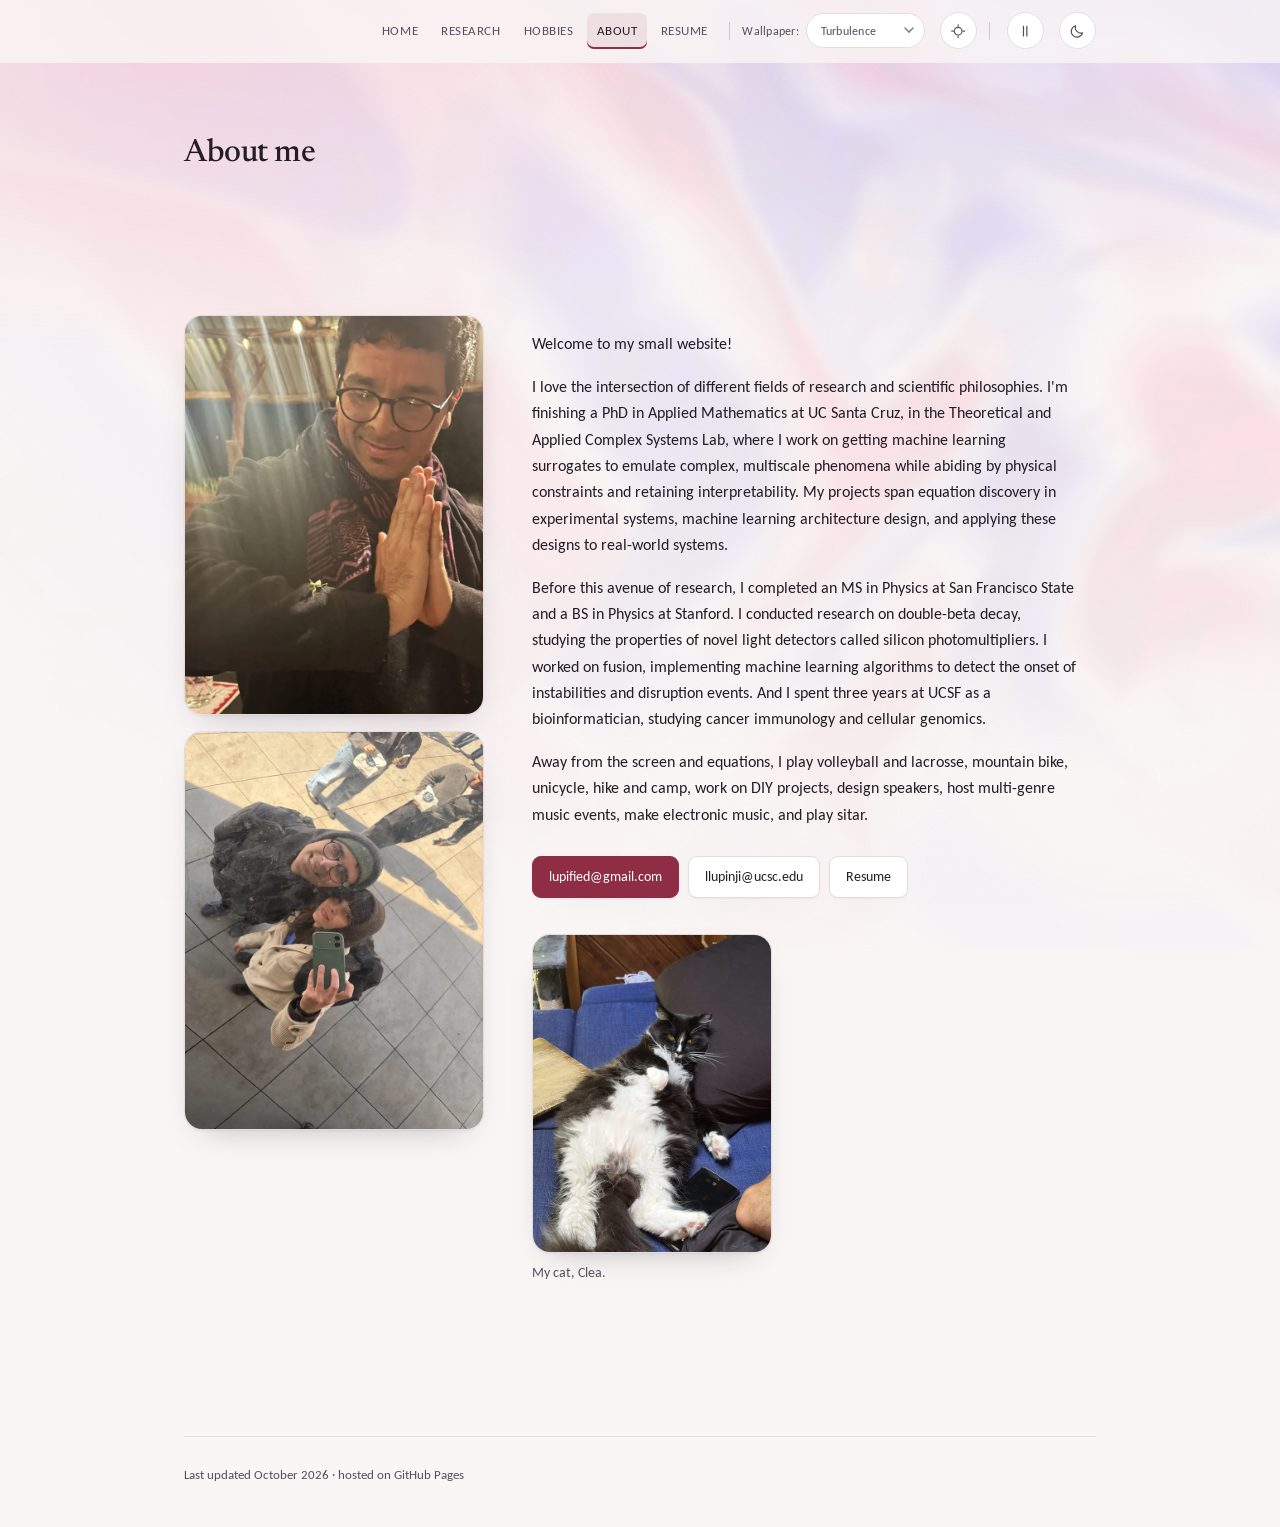
==== commit 1e3022b6: "Home: small headshot beside intro; About: praying mantis photo, Clea at the bottom" ====
--- a/about.html
+++ b/about.html
@@ -78,7 +78,7 @@
 <link rel="preconnect" href="https://fonts.googleapis.com">
 <link rel="preconnect" href="https://fonts.gstatic.com" crossorigin>
 <link href="https://fonts.googleapis.com/css2?family=Newsreader:ital,opsz,wght@0,6..72,400;0,6..72,500;0,6..72,600;1,6..72,400&family=Carlito:ital,wght@0,400;0,700;1,400;1,700&display=swap" rel="stylesheet">
-<link rel="stylesheet" href="styles.css?v=56">
+<link rel="stylesheet" href="styles.css?v=57">
 </head>
 <body>
 
@@ -148,9 +148,9 @@
       <!-- Each removes itself rather than showing a broken-image icon if the
            file is missing; the text column then takes the width back. -->
       <div class="about__stack">
-        <img class="about__portrait" src="img/leonard-lupin-jimenez.jpg"
-             alt="Leonard (Lenny) Lupin-Jimenez, smiling, in a redwood forest."
-             width="640" height="792" decoding="async"
+        <img class="about__portrait" src="img/praying-mantis.webp"
+             alt="Leonard (Lenny) Lupin-Jimenez, hands pressed together, with a small praying mantis on his sleeve."
+             width="720" height="960" decoding="async"
              onerror="this.remove()">
         <img class="about__portrait" src="img/bean.webp"
              alt="Leonard (Lenny) Lupin-Jimenez and a friend taking a selfie in a mirrored sculpture."
@@ -185,6 +185,14 @@
           <a class="btn" href="mailto:llupinji@ucsc.edu" title="Copy email address" draggable="false">llupinji@ucsc.edu</a>
           <a class="btn" href="resume.html">Resume</a>
         </p>
+
+        <figure class="about__pet">
+          <img class="about__portrait" src="img/clea.webp"
+               alt="Clea, a long-haired black and white cat, lounging on her back on a blue couch."
+               width="600" height="800" loading="lazy" decoding="async"
+               onerror="this.closest('figure').remove()">
+          <figcaption>My cat, Clea.</figcaption>
+        </figure>
       </div>
     </div>
   </div>
--- a/styles.css
+++ b/styles.css
@@ -468,6 +468,25 @@
   .about__portrait { max-width: 280px; margin-inline: auto; }
 }
 
+/* Clea, under the About text. */
+.about__pet { margin: 2.25rem 0 0; max-width: 240px; }
+.about__pet figcaption { margin-top: .55rem; font-size: .85rem; color: var(--muted); }
+
+/* Home page: a small portrait to the left of the intro. */
+.intro {
+  display: grid; grid-template-columns: 150px minmax(0, 1fr);
+  gap: clamp(1.25rem, 3.5vw, 2.25rem); align-items: start;
+}
+.intro__portrait {
+  display: block; width: 100%; height: auto; margin-top: .3rem;
+  border-radius: 14px; border: 1px solid var(--line);
+  box-shadow: var(--shadow); background: var(--surface);
+}
+@media (max-width: 640px) {
+  .intro { grid-template-columns: 1fr; }
+  .intro__portrait { width: 112px; }
+}
+
 /* Two portraits stacked in the About page's image column. */
 .about__stack { display: flex; flex-direction: column; gap: 1rem; }
 @media (max-width: 760px) {
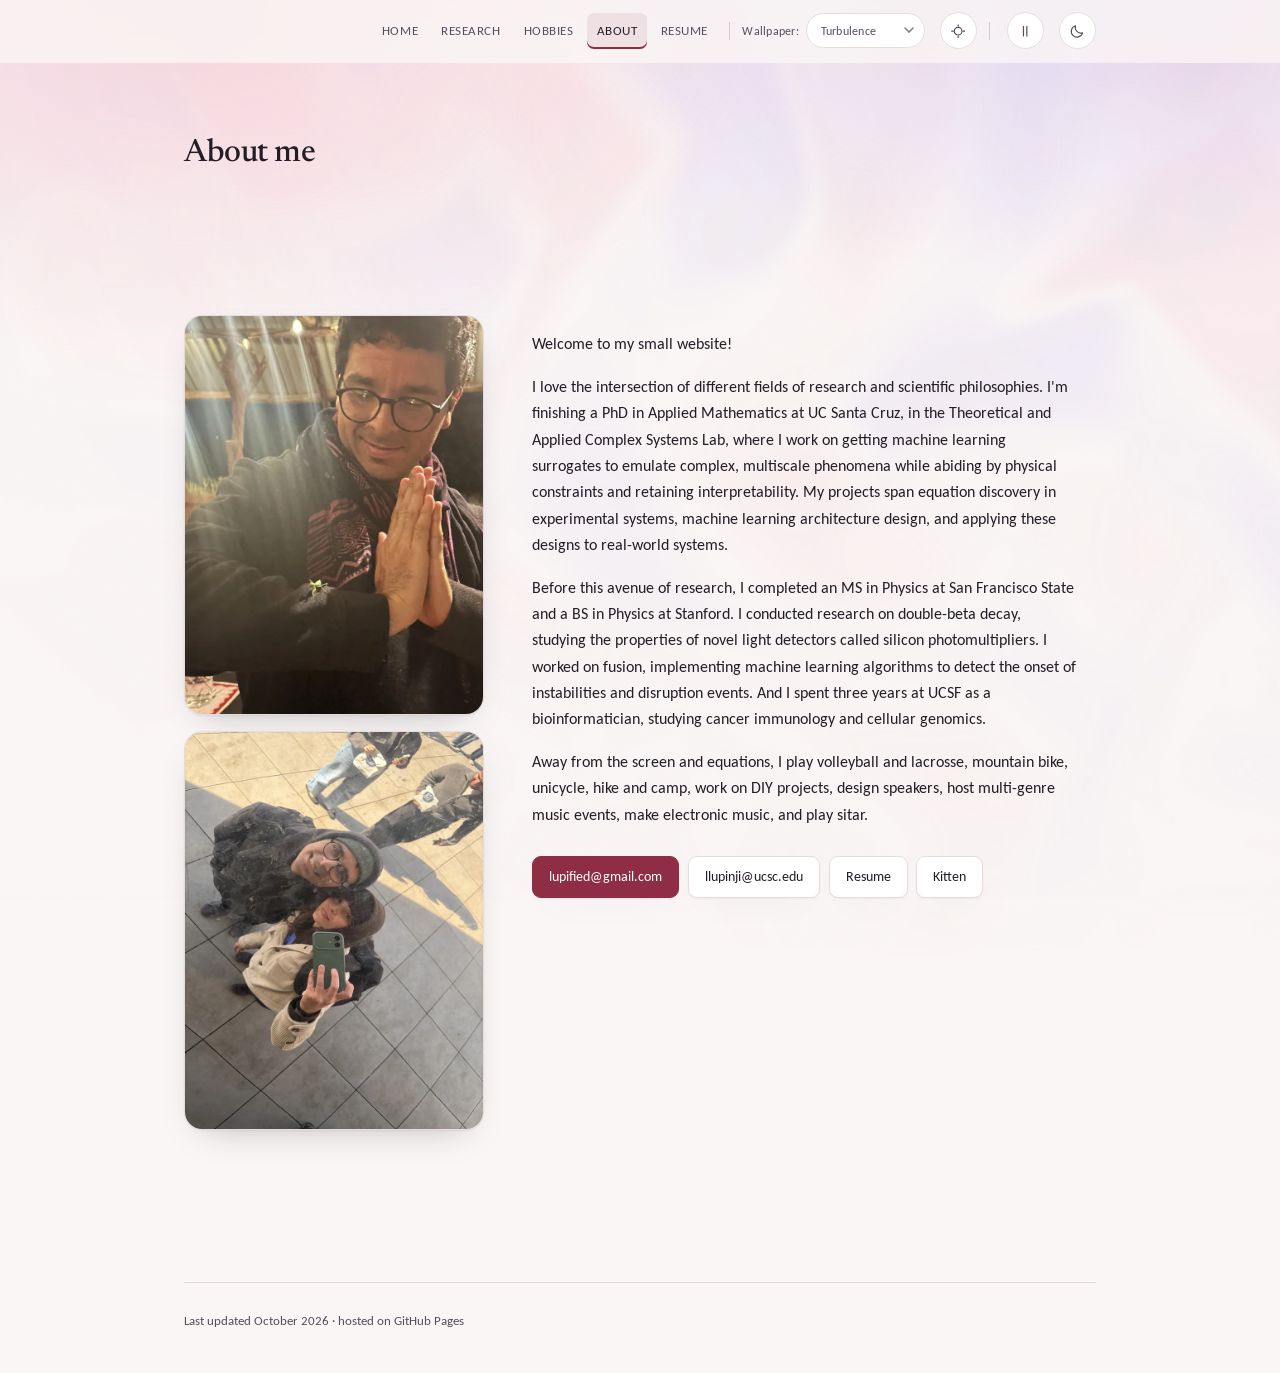
==== commit 5b24cae3: "About: Kitten button opens Clea's photo" ====
--- a/about.html
+++ b/about.html
@@ -78,7 +78,7 @@
 <link rel="preconnect" href="https://fonts.googleapis.com">
 <link rel="preconnect" href="https://fonts.gstatic.com" crossorigin>
 <link href="https://fonts.googleapis.com/css2?family=Newsreader:ital,opsz,wght@0,6..72,400;0,6..72,500;0,6..72,600;1,6..72,400&family=Carlito:ital,wght@0,400;0,700;1,400;1,700&display=swap" rel="stylesheet">
-<link rel="stylesheet" href="styles.css?v=57">
+<link rel="stylesheet" href="styles.css?v=58">
 </head>
 <body>
 
@@ -184,15 +184,16 @@
           <a class="btn btn--primary" href="mailto:lupified@gmail.com" title="Copy email address" draggable="false">lupified@gmail.com</a>
           <a class="btn" href="mailto:llupinji@ucsc.edu" title="Copy email address" draggable="false">llupinji@ucsc.edu</a>
           <a class="btn" href="resume.html">Resume</a>
+          <button class="btn" type="button" aria-haspopup="dialog"
+                  onclick="document.getElementById('kitten').showModal()">Kitten</button>
         </p>
 
-        <figure class="about__pet">
-          <img class="about__portrait" src="img/clea.webp"
-               alt="Clea, a long-haired black and white cat, lounging on her back on a blue couch."
-               width="600" height="800" loading="lazy" decoding="async"
-               onerror="this.closest('figure').remove()">
-          <figcaption>My cat, Clea.</figcaption>
-        </figure>
+        <!-- Click anywhere, or press Escape, to close. -->
+        <dialog class="kitten" id="kitten" aria-label="Clea" onclick="this.close()">
+          <img src="img/clea.webp" width="600" height="800" loading="lazy" decoding="async"
+               alt="Clea, a long-haired black and white cat, lounging on her back on a blue couch.">
+          <p>Our cat Clea :)</p>
+        </dialog>
       </div>
     </div>
   </div>
--- a/styles.css
+++ b/styles.css
@@ -468,9 +468,20 @@
   .about__portrait { max-width: 280px; margin-inline: auto; }
 }
 
-/* Clea, under the About text. */
-.about__pet { margin: 2.25rem 0 0; max-width: 240px; }
-.about__pet figcaption { margin-top: .55rem; font-size: .85rem; color: var(--muted); }
+/* "Kitten" button on the About page: Clea, shown on her own. */
+button.btn { font-family: inherit; line-height: inherit; cursor: pointer; }
+.kitten {
+  padding: 0; border: 0; background: none; color: var(--text);
+  max-width: 92vw; overflow: visible; cursor: pointer; text-align: center;
+}
+.kitten:focus, .kitten:focus-visible { outline: none; }
+.kitten::backdrop { background: rgba(10, 8, 12, .72); }
+.kitten img {
+  display: block; width: auto; height: auto;
+  max-width: min(92vw, 480px); max-height: 78vh;
+  border-radius: 18px; box-shadow: 0 24px 60px -20px rgba(0,0,0,.7);
+}
+.kitten p { margin: .8rem 0 0; font-size: 1rem; color: #f4eef6; }
 
 /* Home page: a small portrait to the left of the intro. */
 .intro {
